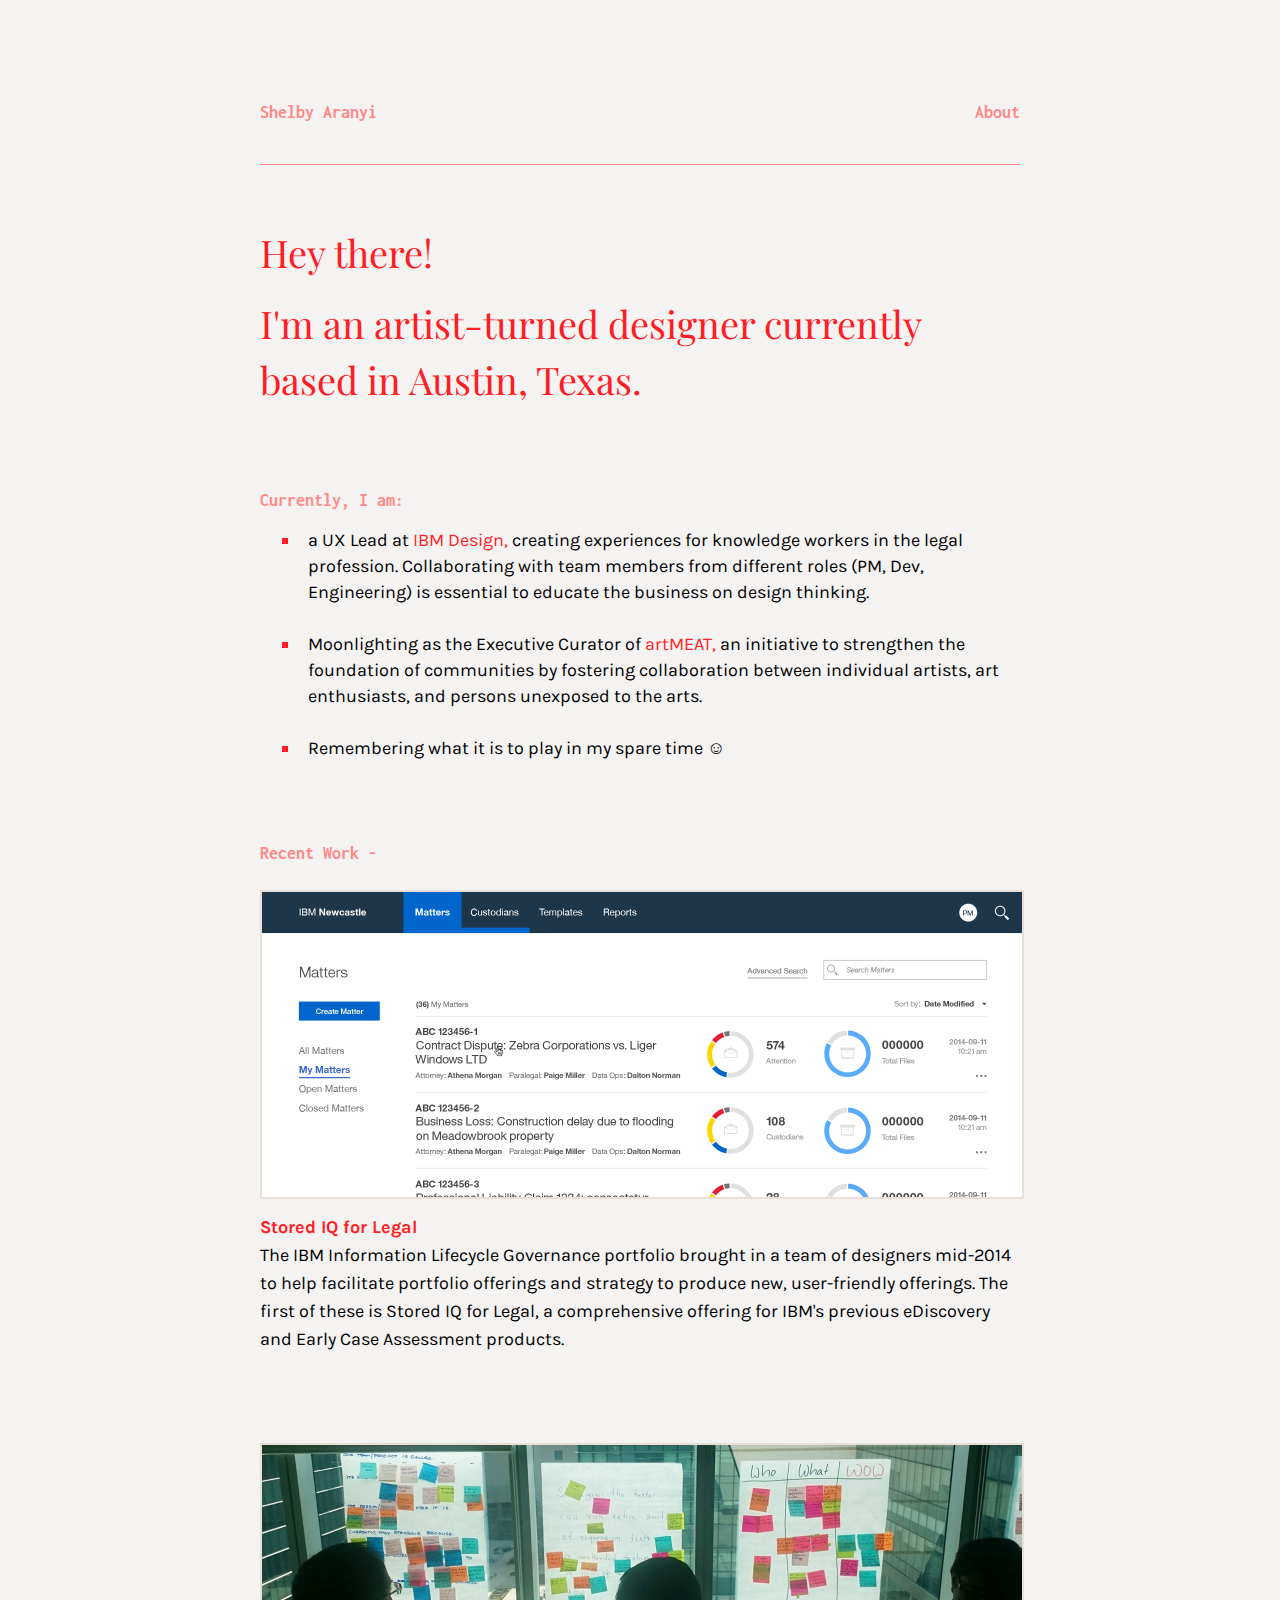
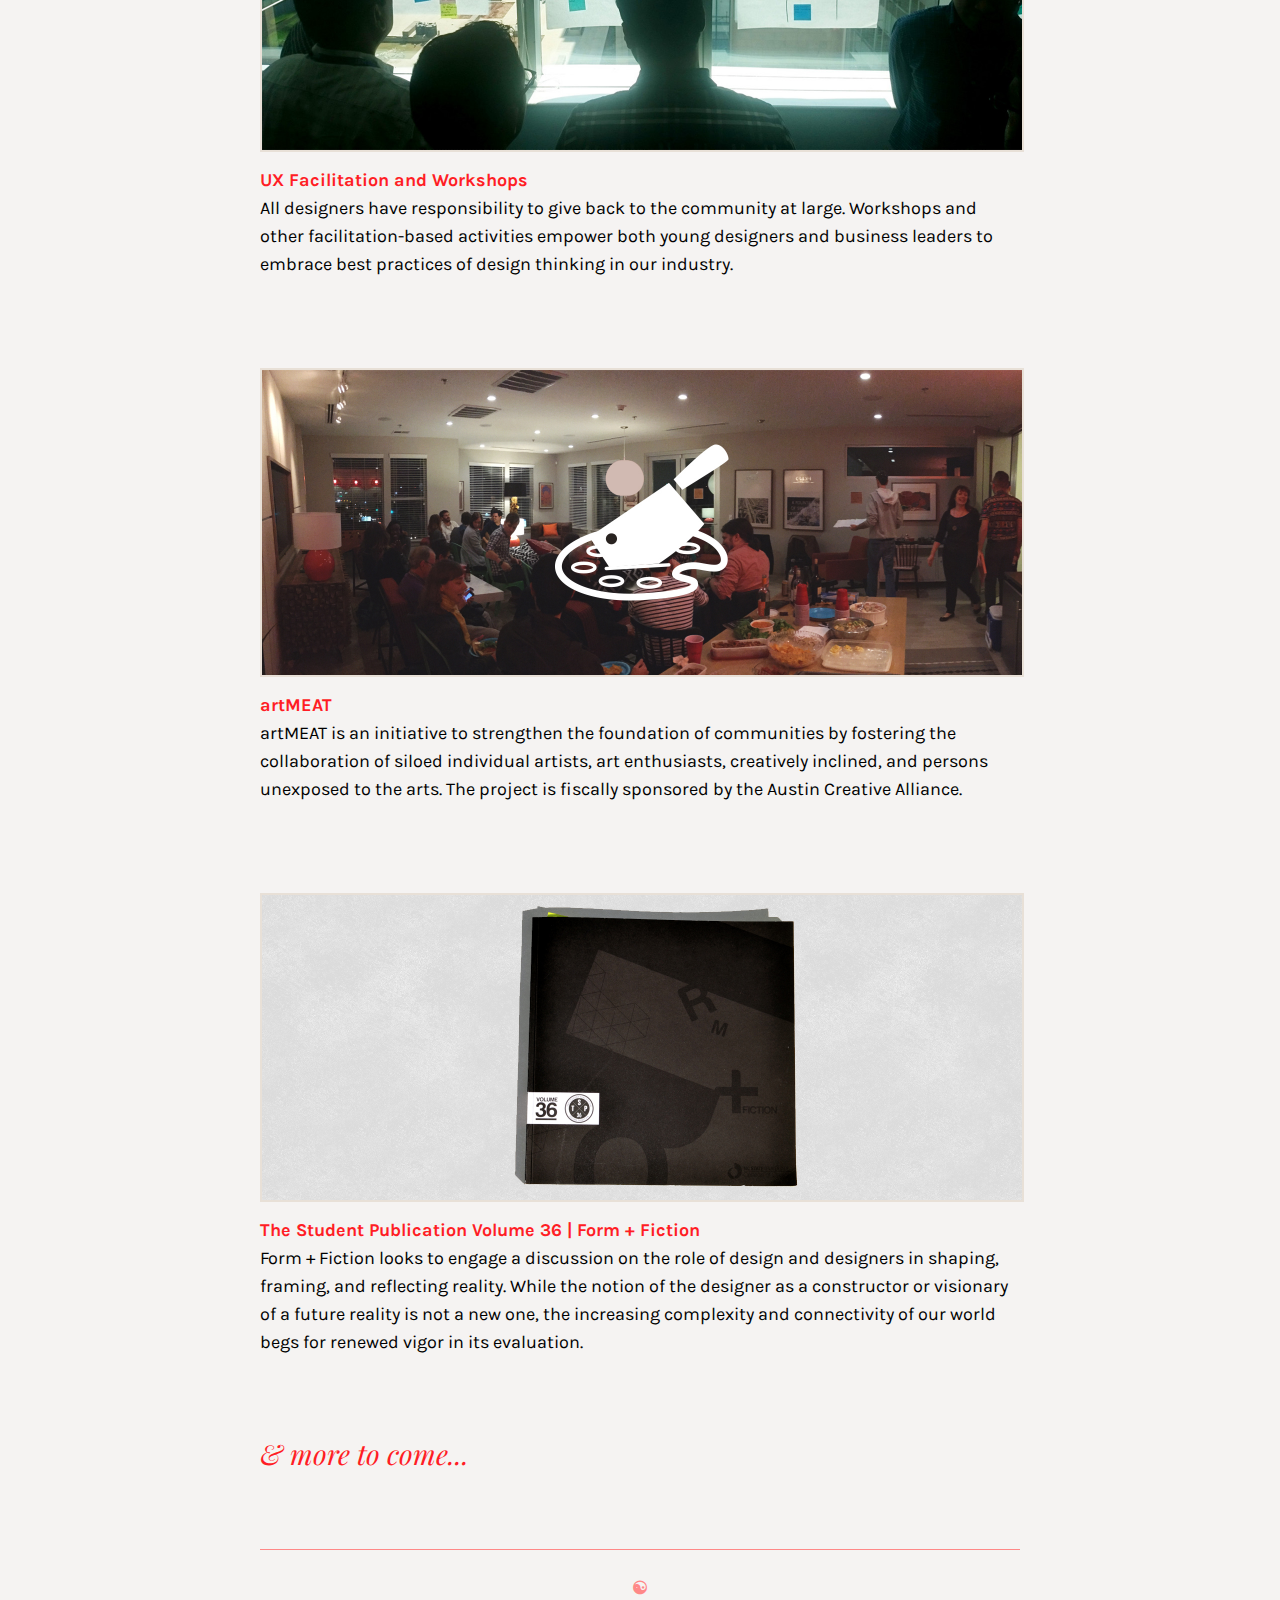
==== index.html @ f9409455 "Edits to index" ====
<!doctype html>

<!--
this website turns into a werewolf on a full moon 	
-->


<html>
 	<head>
    	<title>Portfolio of Shelby Aranyi</title>
    	<!-- Stylesheets -->
    	<link rel="stylesheet" type="text/css" href="https://fonts.googleapis.com/css?family=Playfair+Display:400,700|Karla|Inconsolata">
    	<link href="./css/site.css" rel="stylesheet" type="text/css">

	</head>


<body>
	<main>
		<header> 
<!-- Navigation, y'all -->
			<nav>
				<a id="R" href="./About.html"><h5>About</h5></a>
				<a id="L" href="./index.html"><h5>Shelby Aranyi</h5></a>
			</nav>
			<hr class="style3">
		</header>
<!-- Intro -->
		<section>
			<div class="a">			
				<h1> Hey there! </h1>
				<h1>I'm an artist-turned designer currently based in Austin, Texas.</h1>
			</div>

			<div class="b">
				<h5>Currently, I am:</h5>
					<ul>
						<li><span>a UX Lead at <a href="http://www.ibm.com/design/">IBM Design,</a> creating experiences for knowledge workers in the legal profession. Collaborating with team members from different roles (PM, Dev, Engineering) is essential to educate the business on design thinking.</span></li>
					<br>
						<li><span>Moonlighting as the Executive Curator of <a href="http://www.thisisartmeat.com/">artMEAT,</a> an initiative to strengthen the foundation of communities by fostering collaboration between individual artists, art enthusiasts, and persons unexposed to the arts.</span></li>
					<br>
						<li><span>Remembering what it is to play in my spare time &#9786;</span></li>
					</ul>
			</div>
		</section>

<!-- Project Section -->

		<section>
			<div class="b">
				<h5>Recent Work - </h5>
<!-- SIQ4L -->
					<a href="./SIQ4L.html"><img src="./img/index/siq4l.png"></a>
					<p> 
					<b> <a href="./SIQ4L.html"> Stored IQ for Legal </a></b> 
					<br>
					The IBM Information Lifecycle Governance portfolio brought in a team of designers mid-2014 to help facilitate portfolio offerings and strategy to produce new, user-friendly offerings. The first of these is Stored IQ for Legal, a comprehensive offering for IBM's previous eDiscovery and Early Case Assessment products. 
					</p>

					<div class="b">
					<a href="./UXfacilitation.html"><img src="./img/index/uxfacilitation.jpg"></a>
					<p> 
					<b> <a href="./UXfacilitation.html">  UX Facilitation and Workshops</a></b>
					<br>
					All designers have responsibility to give back to the community at large. Workshops and other facilitation-based activities empower both young designers and business leaders to embrace best practices of design thinking in our industry.
					</p>
				</div>
<!-- artMEAT -->
				<div class="b">
					<a href="./artMEAT.html"><img src="./img/index/artmeat.jpg"></a>
					<p> 
					<b> <a href="./artMEAT.html"> artMEAT </a></b>
					<br>
					artMEAT is an initiative to strengthen the foundation of communities by fostering the collaboration of siloed individual artists, art enthusiasts, creatively inclined, and persons unexposed to the arts. The project is fiscally sponsored by the Austin Creative Alliance.
					</p>
				</div>
<!-- TSP -->
				<div class="b">
					<a href="./TSP.html"><img src="./img/index/tsp.jpg"></a>
					<p> 
					<b> <a href="./TSP.html"> The Student Publication Volume 36 | Form + Fiction</a></b>
					<br>
					Form + Fiction looks to engage a discussion on the role of design and designers in shaping, framing, and reflecting reality. While the notion of the designer as a constructor or visionary of a future reality is not a new one, the increasing complexity and connectivity of our world begs for renewed vigor in its evaluation. 
					</p>
				</div>
<!-- Project Name 
				<div class="b">
					<img src="./img/placeholder.png">
					<p> Hi </p>
				</div>
				-->
				<div class="b">
					<h3> &#38; more to come... </h3>
				</div>	
			</div>
		</section>
	</main>
</body>

<!-- Footer -->
	<footer>
		<hr class="style3">
		<br>
		<h5> &#9775; </h5>
	</footer>

</html>
---- css/site.css ----
main {
   max-width: 760px;
   margin: auto;
   height: 100%;
}

header {
}

nav {
   margin: 100px 0px 40px 0px;
}


body {
   padding: 0px 0 50px 0;
   font-size: 16px;
   min-height: 100%;
   background-color: #F5F3F2;
}

footer {
   padding: 50px 0 20px 0;
   max-width: 760px;
   margin: auto;
   height: 100%;
   text-align: center; 
}

h1 {
   font-size: 38px;
   line-height: 56px;
   margin: 0px 0px 15px 0px;
   font-weight: 300;
   font-style: normal;
   font-family: "Playfair Display";
   color: #FF1D25;
}

h2 {
   font-size: 36px;
   line-height: 46px;
   margin: 0px 0px 25px 0px;
   font-family: "Playfair Display";
   font-weight: 400;
   font-style: normal;
}

h3 {
   font-size: 28px;
   line-height: 36px;
   margin: 0px 0px 19px 0px;
   font-weight: 300;
   font-family: "Playfair Display";
   font-style: italic;
   color: #FF1D25;
}

h4 {
   margin-bottom: 25px;
   font-weight: 400;
   font-style: normal;
   font-family: "Inconsolata";
}

h5 {
   font-size: 18px;
   line-height: 24px;
   margin: 0px 0px 15px 0px;
   font-style: normal;
   font-family: "Inconsolata";
   color: #FF8888;
}

ul {
   margin: 0px 0px 25px 0px;
   text-transform: inherit;
   font-size: 18px;
   line-height: 26px;
   font-family: "Karla";
   font-weight: 400;
   font-style: normal;
   list-style:square;
   color: #FF1D25;
}

li span {
   display:block;
   color: #000000;
   margin-left: 8px;
}

p {
   margin: 0px 0px 25px 0px;
   text-transform: inherit;
   font-size: 18px;
   font-family: "Karla";
   font-weight: 400;
   font-style: normal;
   line-height: 28px;
}

p.intro {
   font-size: 22px;
   line-height: 32px;
   margin: 0px 0px 13px 0px;
   font-family: Karla;
   font-weight: 400;
   font-style: normal;
   width: 722.703125px;
}

blockquote.pull-quote {
   margin: 0em 1em 1em 0em;
   border-left: 3px solid #ccc;
   padding: 0em 0em 0em 0.7em;
}

div.content {
   margin: 0 auto;
   text-align: left;
   width: 60%;
   padding: 50px 0px 0px 0px;
}

p.quote {
   font-size: 26px;
   line-height: 32px;
   font-style: normal;
   color: #666666;
   margin: 0px;
   font-family: Inconsolata;
   font-weight: 400;
}

blockquote {
   font-size: 26px;
   line-height: 37px;
   margin-bottom: 25px;
}

img {
   margin: 10px 0px 10px 0px;
   max-width: 760px;
      border:2px solid #e8e0d7;
}

.a {
   margin-top: 60px;
}

.b {
   margin-top: 80px;
}

.c {
   margin-top: 40px;
}

#R {
    float: left;
 }

#R {
    float: right;
}

a {
text-decoration: none;
color:#FF1D25;
}

a:link {
    text-decoration: none;
}

a:visited {
    text-decoration: none;
}


hr.style3 {
    border: none;
    background-color: #FF8888;
    color: #FF8888;
    height: 1px;
}

  .footer {
   padding: 50px 0 20px 0;
   max-width: 760px;
   max-width: 760px;
   text-align: center; 
  }


/* mobile ----------- */
@media only screen and (max-width: 480px){

h1 {
   font-size: 36px;
   line-height: 48px;
}

h2 {
   font-size: 30px;
   line-height: 40px;
}

h3 {
   font-size: 24px;
   line-height: 30px;
}

h4 {
   font-size: 15px;
}

p {
   font-size: 14px;
   line-height: 25.89px;
}

p.intro {
   font-size: 15px;
   width: 252.40625px;
}

h5 {
   font-size: 15px;
}

p.quote {
   font-size: 18px;
   line-height: 28px;
}
div.content {
   width: 251.125px;
}
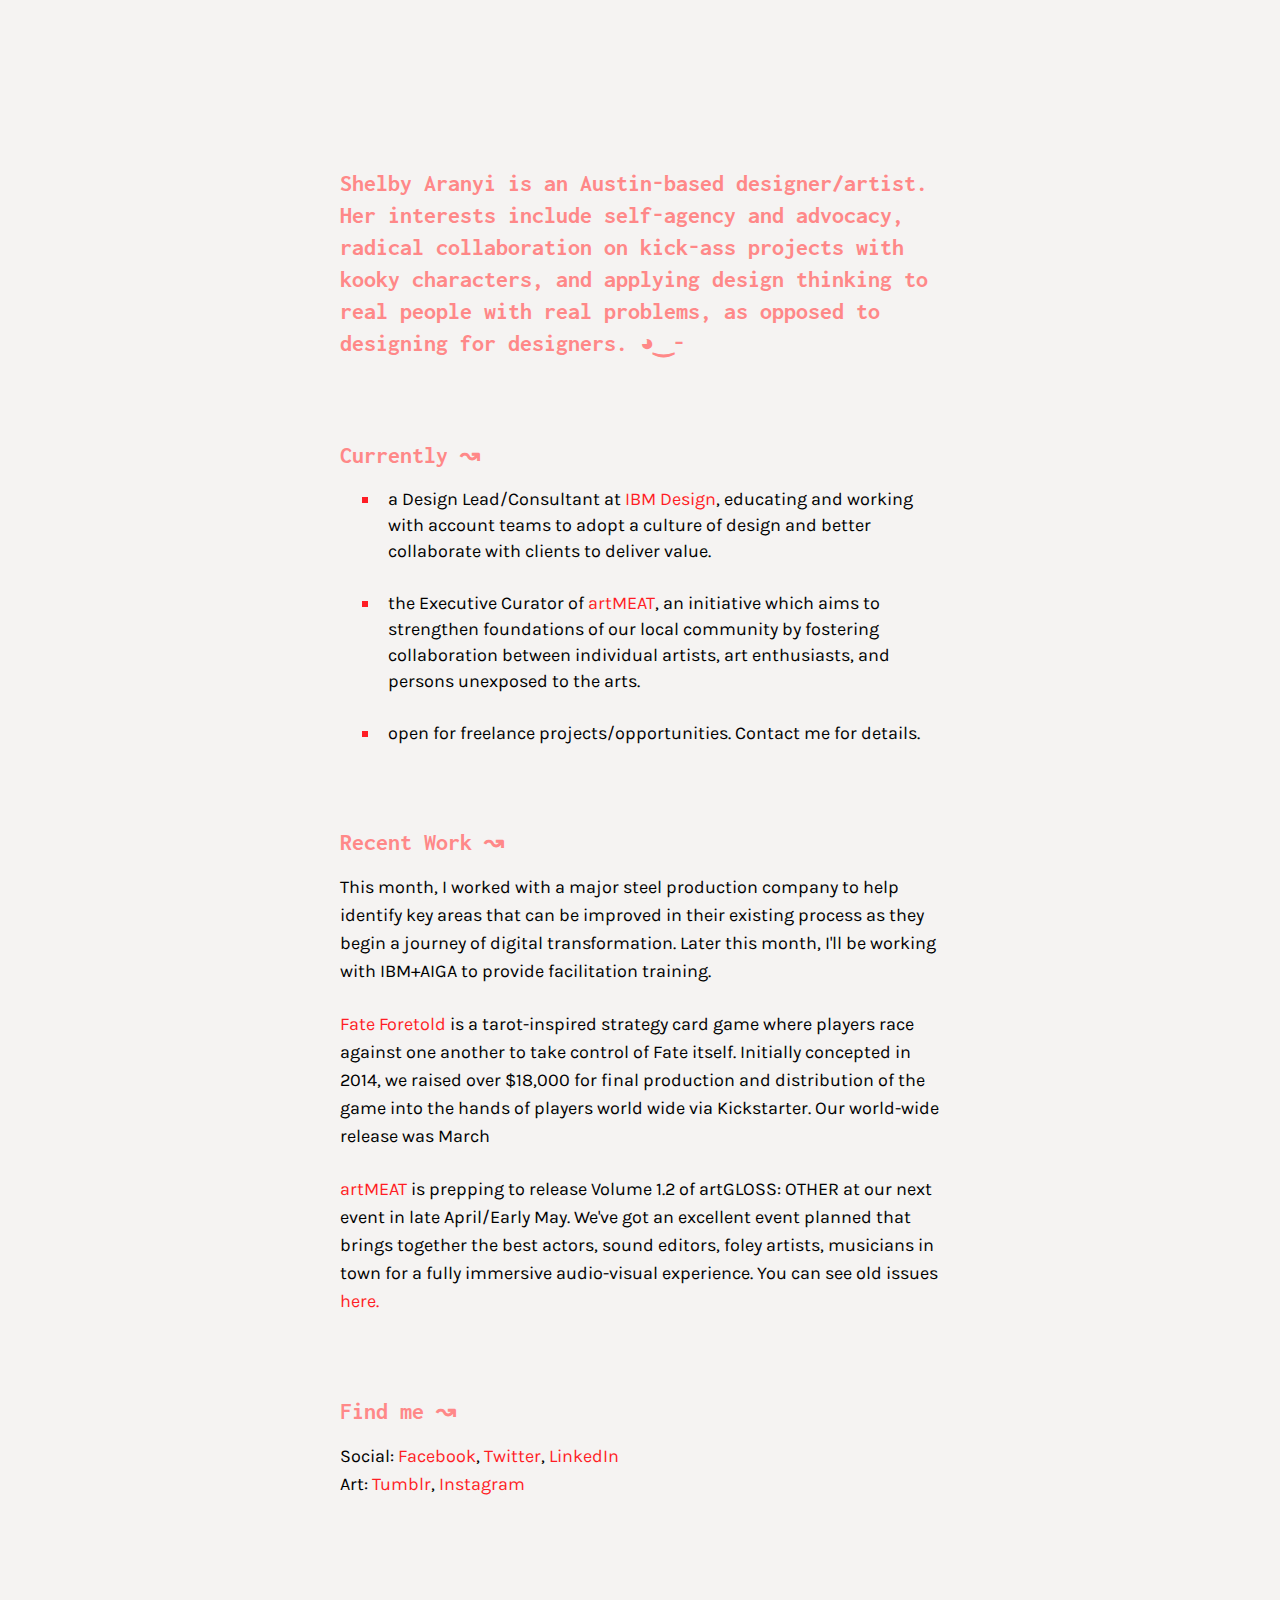
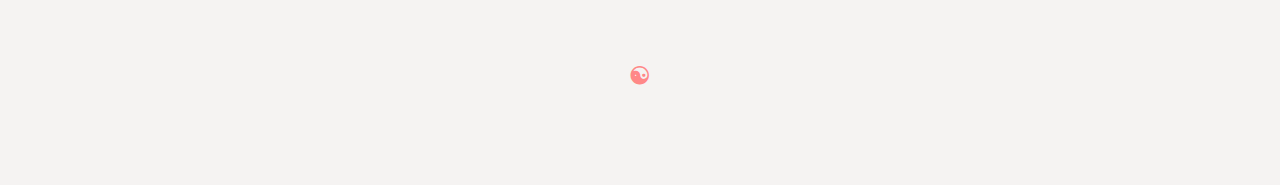
==== commit bb062bca: "Edits to index pg" ====
--- a/index.html
+++ b/index.html
@@ -19,27 +19,22 @@
 	<main>
 		<header> 
 <!-- Navigation, y'all -->
-			<nav>
-				<a id="R" href="./About.html"><h5>About</h5></a>
-				<a id="L" href="./index.html"><h5>Shelby Aranyi</h5></a>
-			</nav>
+			<br>
 			<hr class="style3">
+			<br><br><br>
+				<h5> Shelby Aranyi is an Austin-based designer/artist. Her interests include self-agency and advocacy, radical collaboration on kick-ass projects with kooky characters, and applying design thinking to real people with real problems, as opposed to designing for designers. ◕‿-
+				</h5>
 		</header>
 <!-- Intro -->
 		<section>
-			<div class="a">			
-				<h1> Hey there! </h1>
-				<h1>I'm an artist-turned designer currently based in Austin, Texas.</h1>
-			</div>
-
 			<div class="b">
-				<h5>Currently, I am:</h5>
+				<h5>Currently &#8605;</h5>
 					<ul>
-						<li><span>a UX Lead at <a href="http://www.ibm.com/design/">IBM Design,</a> creating experiences for knowledge workers in the legal profession. Collaborating with team members from different roles (PM, Dev, Engineering) is essential to educate the business on design thinking.</span></li>
+						<li><span>a Design Lead/Consultant at <a href="http://www.ibm.com/design/">IBM Design</a>, educating and working with account teams to adopt a culture of design and better collaborate with clients to deliver value. </span></li>
 					<br>
-						<li><span>Moonlighting as the Executive Curator of <a href="http://www.thisisartmeat.com/">artMEAT,</a> an initiative to strengthen the foundation of communities by fostering collaboration between individual artists, art enthusiasts, and persons unexposed to the arts.</span></li>
+						<li><span> the Executive Curator of <a href="http://www.thisisartmeat.com/">artMEAT</a>, an initiative which aims to strengthen foundations of our local community by fostering collaboration between individual artists, art enthusiasts, and persons unexposed to the arts.</span></li>
 					<br>
-						<li><span>Remembering what it is to play in my spare time &#9786;</span></li>
+						<li><span>open for freelance projects/opportunities. Contact me for details.</span></li>
 					</ul>
 			</div>
 		</section>
@@ -48,50 +43,25 @@
 
 		<section>
 			<div class="b">
-				<h5>Recent Work - </h5>
-<!-- SIQ4L -->
-					<a href="./SIQ4L.html"><img src="./img/index/siq4l.png"></a>
-					<p> 
-					<b> <a href="./SIQ4L.html"> Stored IQ for Legal </a></b> 
-					<br>
-					The IBM Information Lifecycle Governance portfolio brought in a team of designers mid-2014 to help facilitate portfolio offerings and strategy to produce new, user-friendly offerings. The first of these is Stored IQ for Legal, a comprehensive offering for IBM's previous eDiscovery and Early Case Assessment products. 
-					</p>
+				<h5>Recent Work &#8605;</h5>
 
-					<div class="b">
-					<a href="./UXfacilitation.html"><img src="./img/index/uxfacilitation.jpg"></a>
-					<p> 
-					<b> <a href="./UXfacilitation.html">  UX Facilitation and Workshops</a></b>
-					<br>
-					All designers have responsibility to give back to the community at large. Workshops and other facilitation-based activities empower both young designers and business leaders to embrace best practices of design thinking in our industry.
-					</p>
-				</div>
-<!-- artMEAT -->
-				<div class="b">
-					<a href="./artMEAT.html"><img src="./img/index/artmeat.jpg"></a>
-					<p> 
-					<b> <a href="./artMEAT.html"> artMEAT </a></b>
-					<br>
-					artMEAT is an initiative to strengthen the foundation of communities by fostering the collaboration of siloed individual artists, art enthusiasts, creatively inclined, and persons unexposed to the arts. The project is fiscally sponsored by the Austin Creative Alliance.
-					</p>
-				</div>
-<!-- TSP -->
-				<div class="b">
-					<a href="./TSP.html"><img src="./img/index/tsp.jpg"></a>
-					<p> 
-					<b> <a href="./TSP.html"> The Student Publication Volume 36 | Form + Fiction</a></b>
-					<br>
-					Form + Fiction looks to engage a discussion on the role of design and designers in shaping, framing, and reflecting reality. While the notion of the designer as a constructor or visionary of a future reality is not a new one, the increasing complexity and connectivity of our world begs for renewed vigor in its evaluation. 
-					</p>
-				</div>
-<!-- Project Name 
-				<div class="b">
-					<img src="./img/placeholder.png">
-					<p> Hi </p>
-				</div>
-				-->
-				<div class="b">
-					<h3> &#38; more to come... </h3>
-				</div>	
+					<p> This month, I worked with a major steel production company to help identify key areas that can be improved in their existing process as they begin a journey of digital transformation. Later this month, I'll be working with IBM+AIGA to provide facilitation training.</p>
+
+					<p> <a href="https://www.kickstarter.com/projects/73252002/fate-foretold-the-tarot-card-game">Fate Foretold</a> is a tarot-inspired strategy card game where players race against one another to take control of Fate itself.  Initially concepted in 2014, we raised over $18,000 for final production and distribution of the game into the hands of players world wide via Kickstarter. Our world-wide release was March  </p>
+
+					<p> <a href="http://www.thisisartmeat.com/">artMEAT</a> is prepping to release Volume 1.2 of artGLOSS: OTHER at our next event in late April/Early May. We've got an excellent event planned that brings together the best actors, sound editors, foley artists, musicians in town for a fully immersive audio-visual experience. 
+					You can see old issues  <a href="http://www.thisisartmeat.com/zine/">here.</a></p>
+
+
+<!-- Project Name 	-->
+
+		<section>
+			<div class="b">
+				<h5>Find me &#8605;</h5>
+
+					<p> Social: <a href="https://www.facebook.com/shelby.aranyi"> Facebook</a>, <a href="https://twitter.com/queensheibfa">Twitter</a>, <a href="https://www.linkedin.com/in/shelbyaranyi/">LinkedIn</a> <br> 
+					Art: <a href="ruzok.tumblr.com">Tumblr</a>, <a href="https://www.instagram.com/searanyi/">Instagram</a></p>
+					</ul>
 			</div>
 		</section>
 	</main>
@@ -100,8 +70,19 @@
 <!-- Footer -->
 	<footer>
 		<hr class="style3">
-		<br>
 		<h5> &#9775; </h5>
 	</footer>
 
+<!-- Google Analytics -->
+	<script>
+  (function(i,s,o,g,r,a,m){i['GoogleAnalyticsObject']=r;i[r]=i[r]||function(){
+  (i[r].q=i[r].q||[]).push(arguments)},i[r].l=1*new Date();a=s.createElement(o),
+  m=s.getElementsByTagName(o)[0];a.async=1;a.src=g;m.parentNode.insertBefore(a,m)
+  })(window,document,'script','//www.google-analytics.com/analytics.js','ga');
+
+  ga('create', 'UA-75873507-1', 'auto');
+  ga('send', 'pageview');
+
+</script>
+
 </html>
--- a/css/site.css
+++ b/css/site.css
@@ -1,5 +1,5 @@
 main {
-   max-width: 760px;
+   max-width: 600px;
    margin: auto;
    height: 100%;
 }
@@ -64,8 +64,8 @@
 }
 
 h5 {
-   font-size: 18px;
-   line-height: 24px;
+   font-size: 24px;
+   line-height: 32px;
    margin: 0px 0px 15px 0px;
    font-style: normal;
    font-family: "Inconsolata";
@@ -181,15 +181,17 @@
 
 hr.style3 {
     border: none;
-    background-color: #FF8888;
     color: #FF8888;
     height: 1px;
+    padding: 50px 0 20px 0;
+  max-width: 600px;
+
 }
 
   .footer {
    padding: 50px 0 20px 0;
-   max-width: 760px;
-   max-width: 760px;
+   max-width: 600px;
+   max-width: 600px;
    text-align: center; 
   }
 
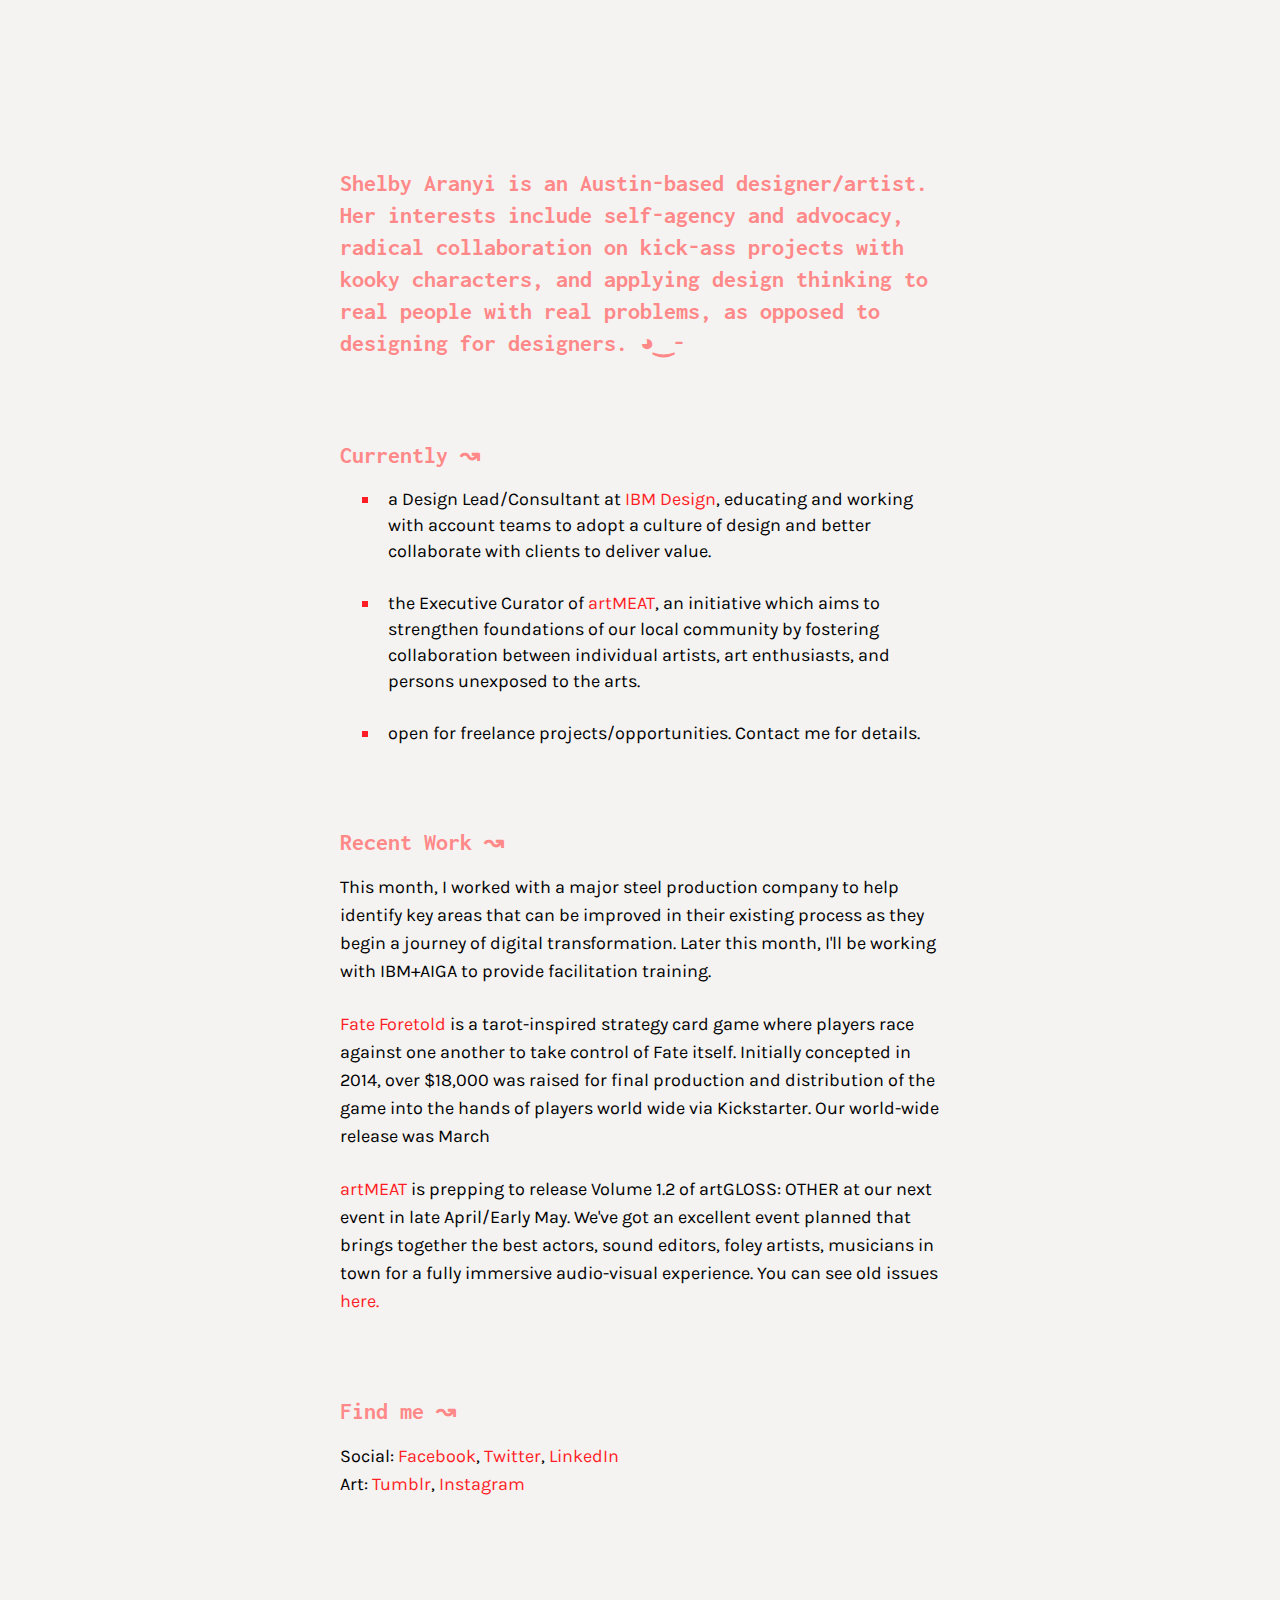
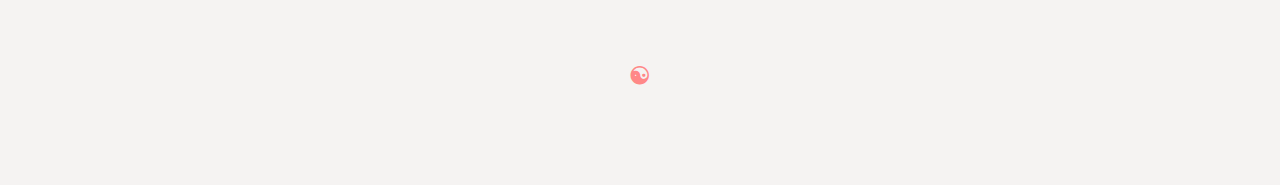
==== commit b0d07171: "edits" ====
--- a/index.html
+++ b/index.html
@@ -47,7 +47,7 @@
 
 					<p> This month, I worked with a major steel production company to help identify key areas that can be improved in their existing process as they begin a journey of digital transformation. Later this month, I'll be working with IBM+AIGA to provide facilitation training.</p>
 
-					<p> <a href="https://www.kickstarter.com/projects/73252002/fate-foretold-the-tarot-card-game">Fate Foretold</a> is a tarot-inspired strategy card game where players race against one another to take control of Fate itself.  Initially concepted in 2014, we raised over $18,000 for final production and distribution of the game into the hands of players world wide via Kickstarter. Our world-wide release was March  </p>
+					<p> <a href="https://www.kickstarter.com/projects/73252002/fate-foretold-the-tarot-card-game">Fate Foretold</a> is a tarot-inspired strategy card game where players race against one another to take control of Fate itself.  Initially concepted in 2014, over $18,000 was raised for final production and distribution of the game into the hands of players world wide via Kickstarter. Our world-wide release was March  </p>
 
 					<p> <a href="http://www.thisisartmeat.com/">artMEAT</a> is prepping to release Volume 1.2 of artGLOSS: OTHER at our next event in late April/Early May. We've got an excellent event planned that brings together the best actors, sound editors, foley artists, musicians in town for a fully immersive audio-visual experience. 
 					You can see old issues  <a href="http://www.thisisartmeat.com/zine/">here.</a></p>
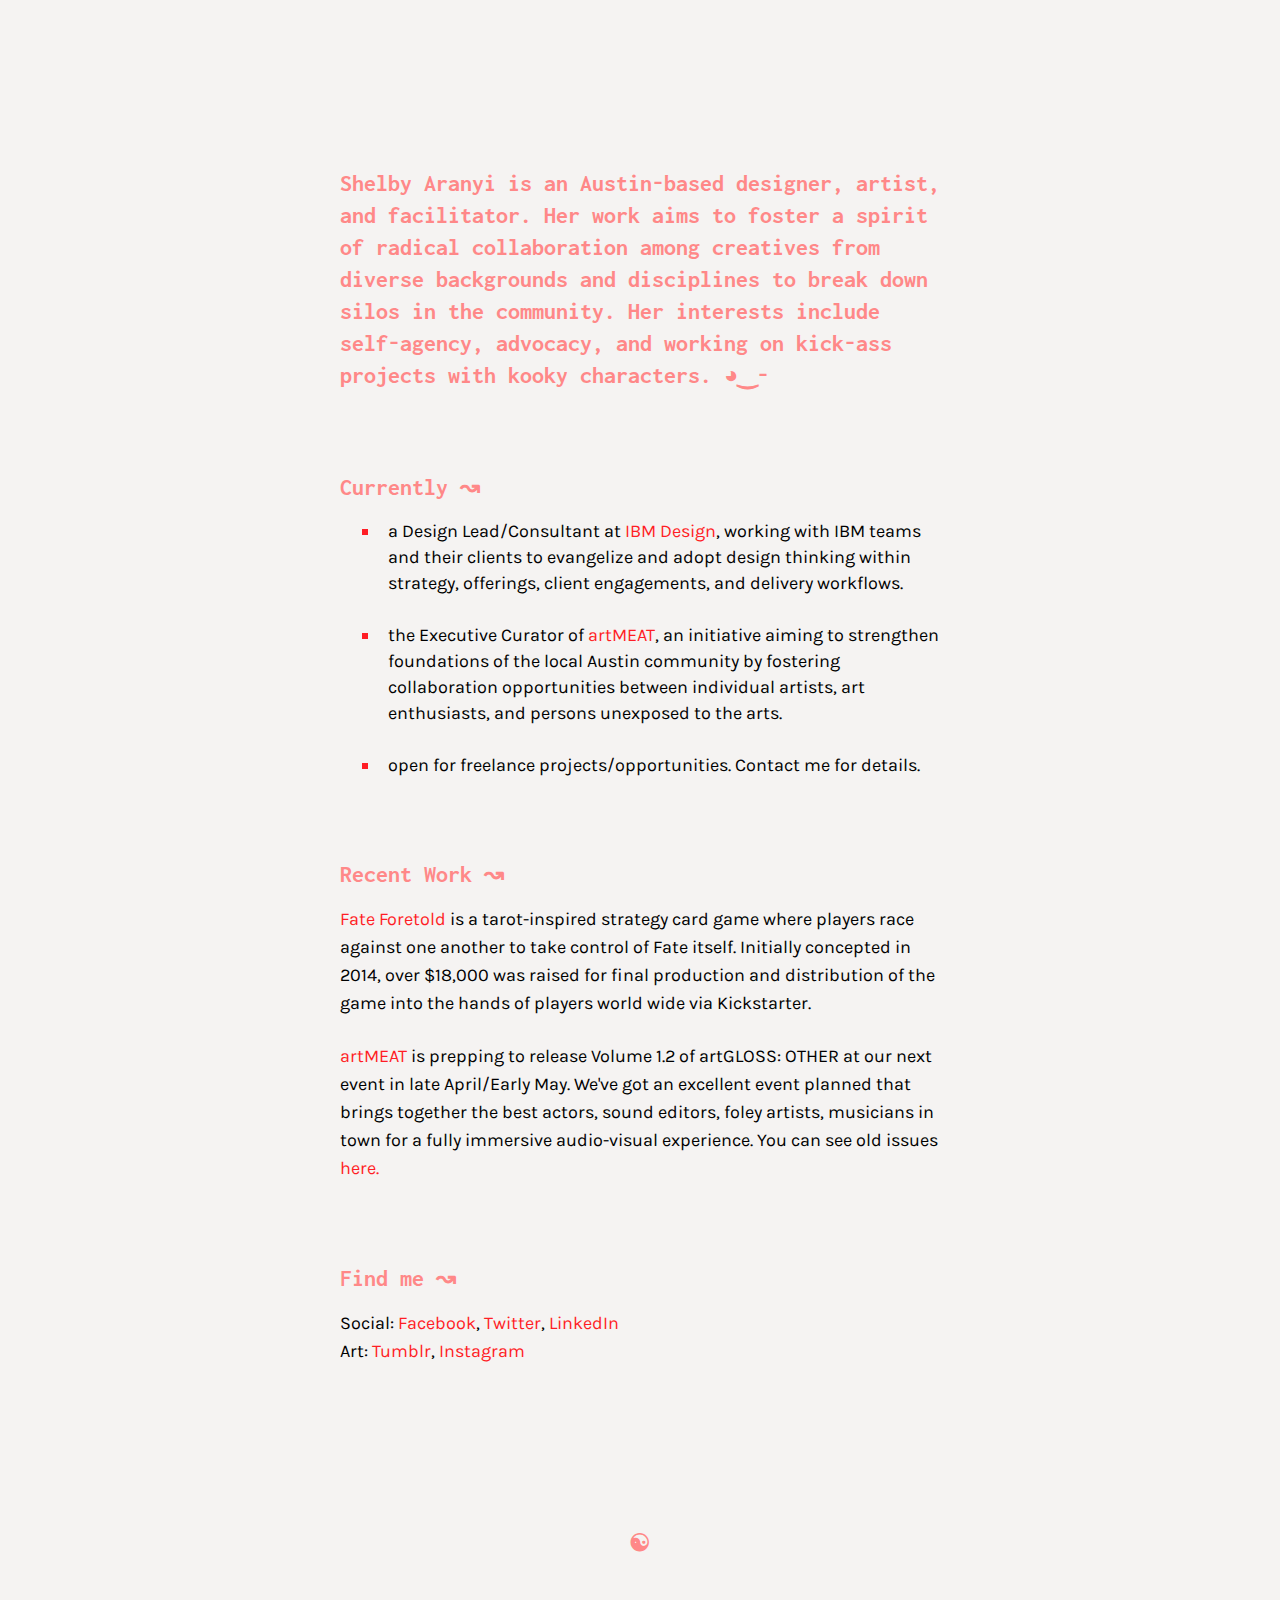
==== commit e57861ed: "🍂 updated index w/ new words" ====
--- a/index.html
+++ b/index.html
@@ -22,7 +22,7 @@
 			<br>
 			<hr class="style3">
 			<br><br><br>
-				<h5> Shelby Aranyi is an Austin-based designer/artist. Her interests include self-agency and advocacy, radical collaboration on kick-ass projects with kooky characters, and applying design thinking to real people with real problems, as opposed to designing for designers. ◕‿-
+				<h5> Shelby Aranyi is an Austin-based designer, artist, and facilitator. Her work aims to foster a spirit of radical collaboration among creatives from diverse backgrounds and disciplines to break down silos in the community. Her interests include self-agency, advocacy, and working on kick-ass projects with kooky characters. &#9685;&#8255;&#45;
 				</h5>
 		</header>
 <!-- Intro -->
@@ -30,9 +30,9 @@
 			<div class="b">
 				<h5>Currently &#8605;</h5>
 					<ul>
-						<li><span>a Design Lead/Consultant at <a href="http://www.ibm.com/design/">IBM Design</a>, educating and working with account teams to adopt a culture of design and better collaborate with clients to deliver value. </span></li>
+						<li><span>a Design Lead/Consultant at <a href="http://www.ibm.com/design/">IBM Design</a>, working with IBM teams and their clients to evangelize and adopt design thinking within strategy, offerings, client engagements, and delivery workflows.  </span></li>
 					<br>
-						<li><span> the Executive Curator of <a href="http://www.thisisartmeat.com/">artMEAT</a>, an initiative which aims to strengthen foundations of our local community by fostering collaboration between individual artists, art enthusiasts, and persons unexposed to the arts.</span></li>
+						<li><span> the Executive Curator of <a href="http://www.thisisartmeat.com/">artMEAT</a>, an initiative aiming to strengthen foundations of the local Austin community by fostering collaboration opportunities between individual artists, art enthusiasts, and persons unexposed to the arts.</span></li>
 					<br>
 						<li><span>open for freelance projects/opportunities. Contact me for details.</span></li>
 					</ul>
@@ -45,9 +45,7 @@
 			<div class="b">
 				<h5>Recent Work &#8605;</h5>
 
-					<p> This month, I worked with a major steel production company to help identify key areas that can be improved in their existing process as they begin a journey of digital transformation. Later this month, I'll be working with IBM+AIGA to provide facilitation training.</p>
-
-					<p> <a href="https://www.kickstarter.com/projects/73252002/fate-foretold-the-tarot-card-game">Fate Foretold</a> is a tarot-inspired strategy card game where players race against one another to take control of Fate itself.  Initially concepted in 2014, over $18,000 was raised for final production and distribution of the game into the hands of players world wide via Kickstarter. Our world-wide release was March  </p>
+					<p> <a href="https://www.kickstarter.com/projects/73252002/fate-foretold-the-tarot-card-game">Fate Foretold</a> is a tarot-inspired strategy card game where players race against one another to take control of Fate itself.  Initially concepted in 2014, over $18,000 was raised for final production and distribution of the game into the hands of players world wide via Kickstarter. </p>
 
 					<p> <a href="http://www.thisisartmeat.com/">artMEAT</a> is prepping to release Volume 1.2 of artGLOSS: OTHER at our next event in late April/Early May. We've got an excellent event planned that brings together the best actors, sound editors, foley artists, musicians in town for a fully immersive audio-visual experience. 
 					You can see old issues  <a href="http://www.thisisartmeat.com/zine/">here.</a></p>
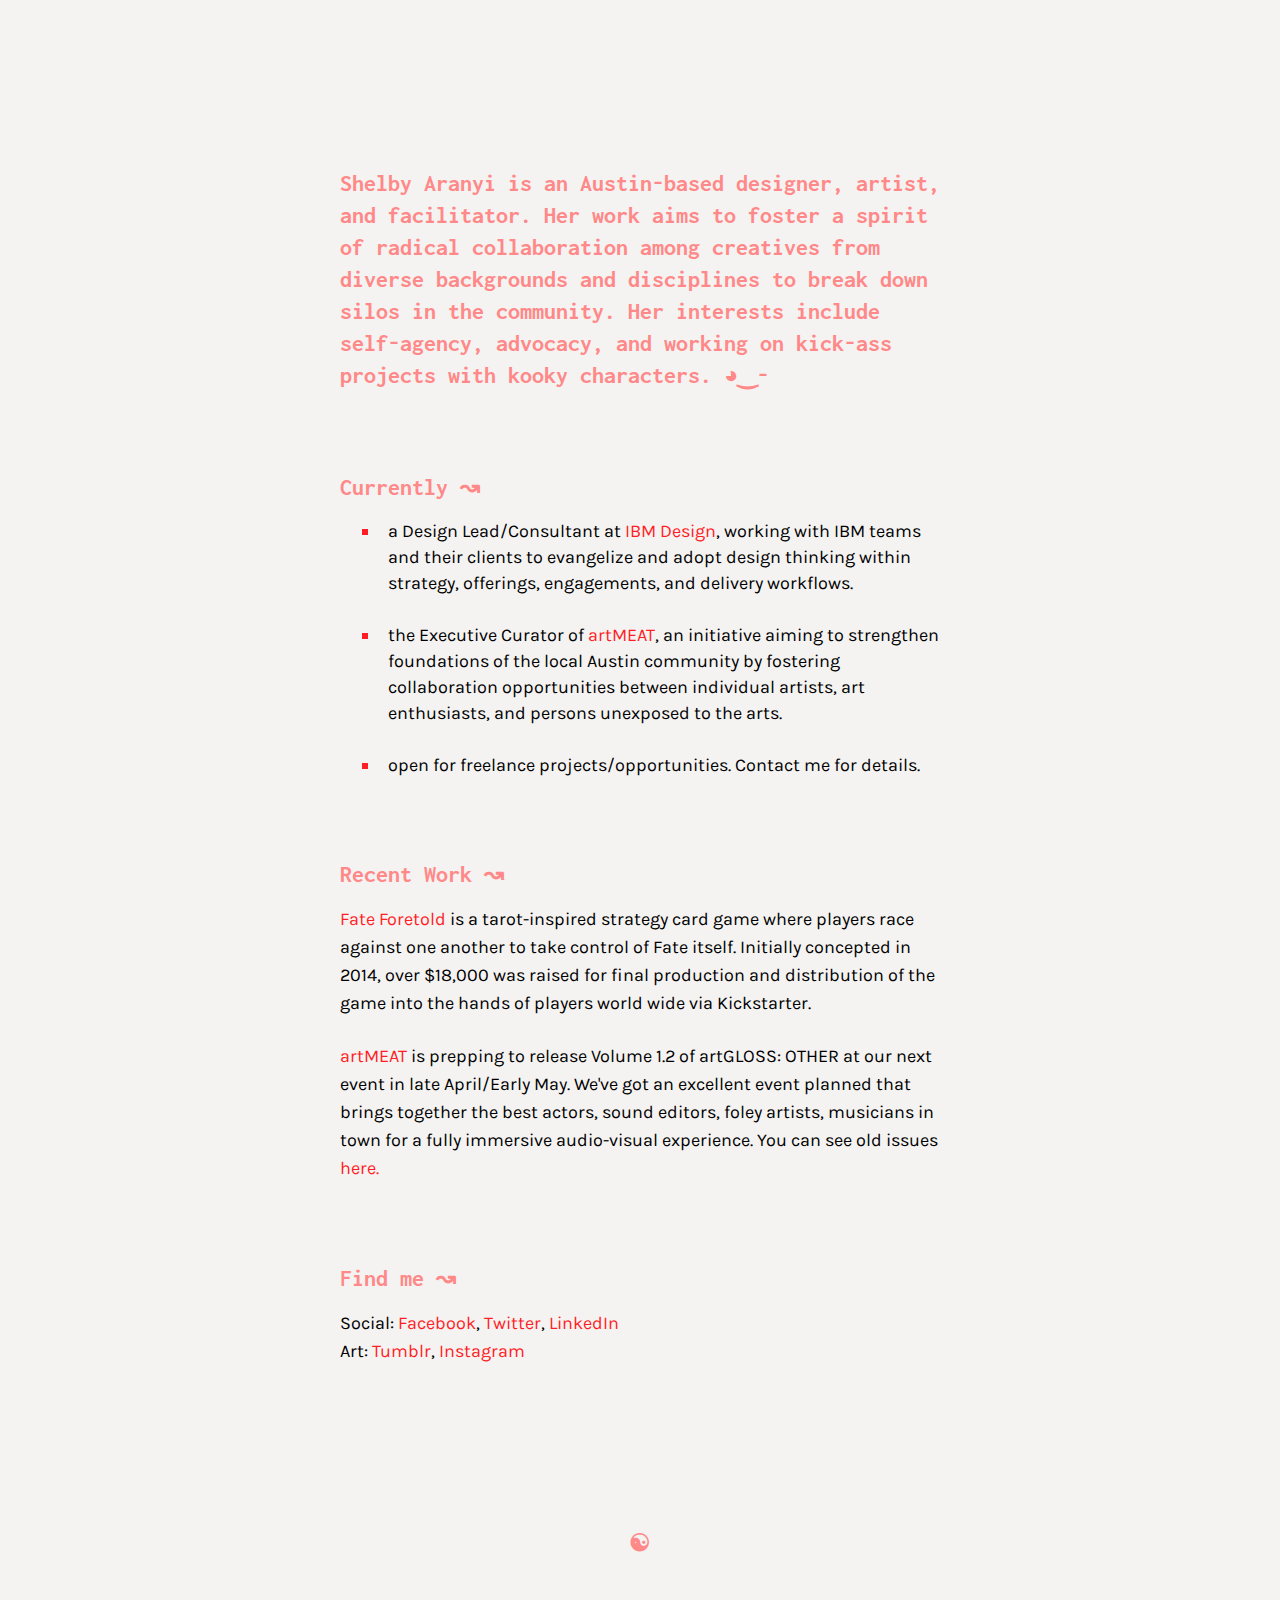
==== commit aa09e077: "fix typo" ====
--- a/index.html
+++ b/index.html
@@ -30,7 +30,7 @@
 			<div class="b">
 				<h5>Currently &#8605;</h5>
 					<ul>
-						<li><span>a Design Lead/Consultant at <a href="http://www.ibm.com/design/">IBM Design</a>, working with IBM teams and their clients to evangelize and adopt design thinking within strategy, offerings, client engagements, and delivery workflows.  </span></li>
+						<li><span>a Design Lead/Consultant at <a href="http://www.ibm.com/design/">IBM Design</a>, working with IBM teams and their clients to evangelize and adopt design thinking within strategy, offerings, engagements, and delivery workflows.  </span></li>
 					<br>
 						<li><span> the Executive Curator of <a href="http://www.thisisartmeat.com/">artMEAT</a>, an initiative aiming to strengthen foundations of the local Austin community by fostering collaboration opportunities between individual artists, art enthusiasts, and persons unexposed to the arts.</span></li>
 					<br>
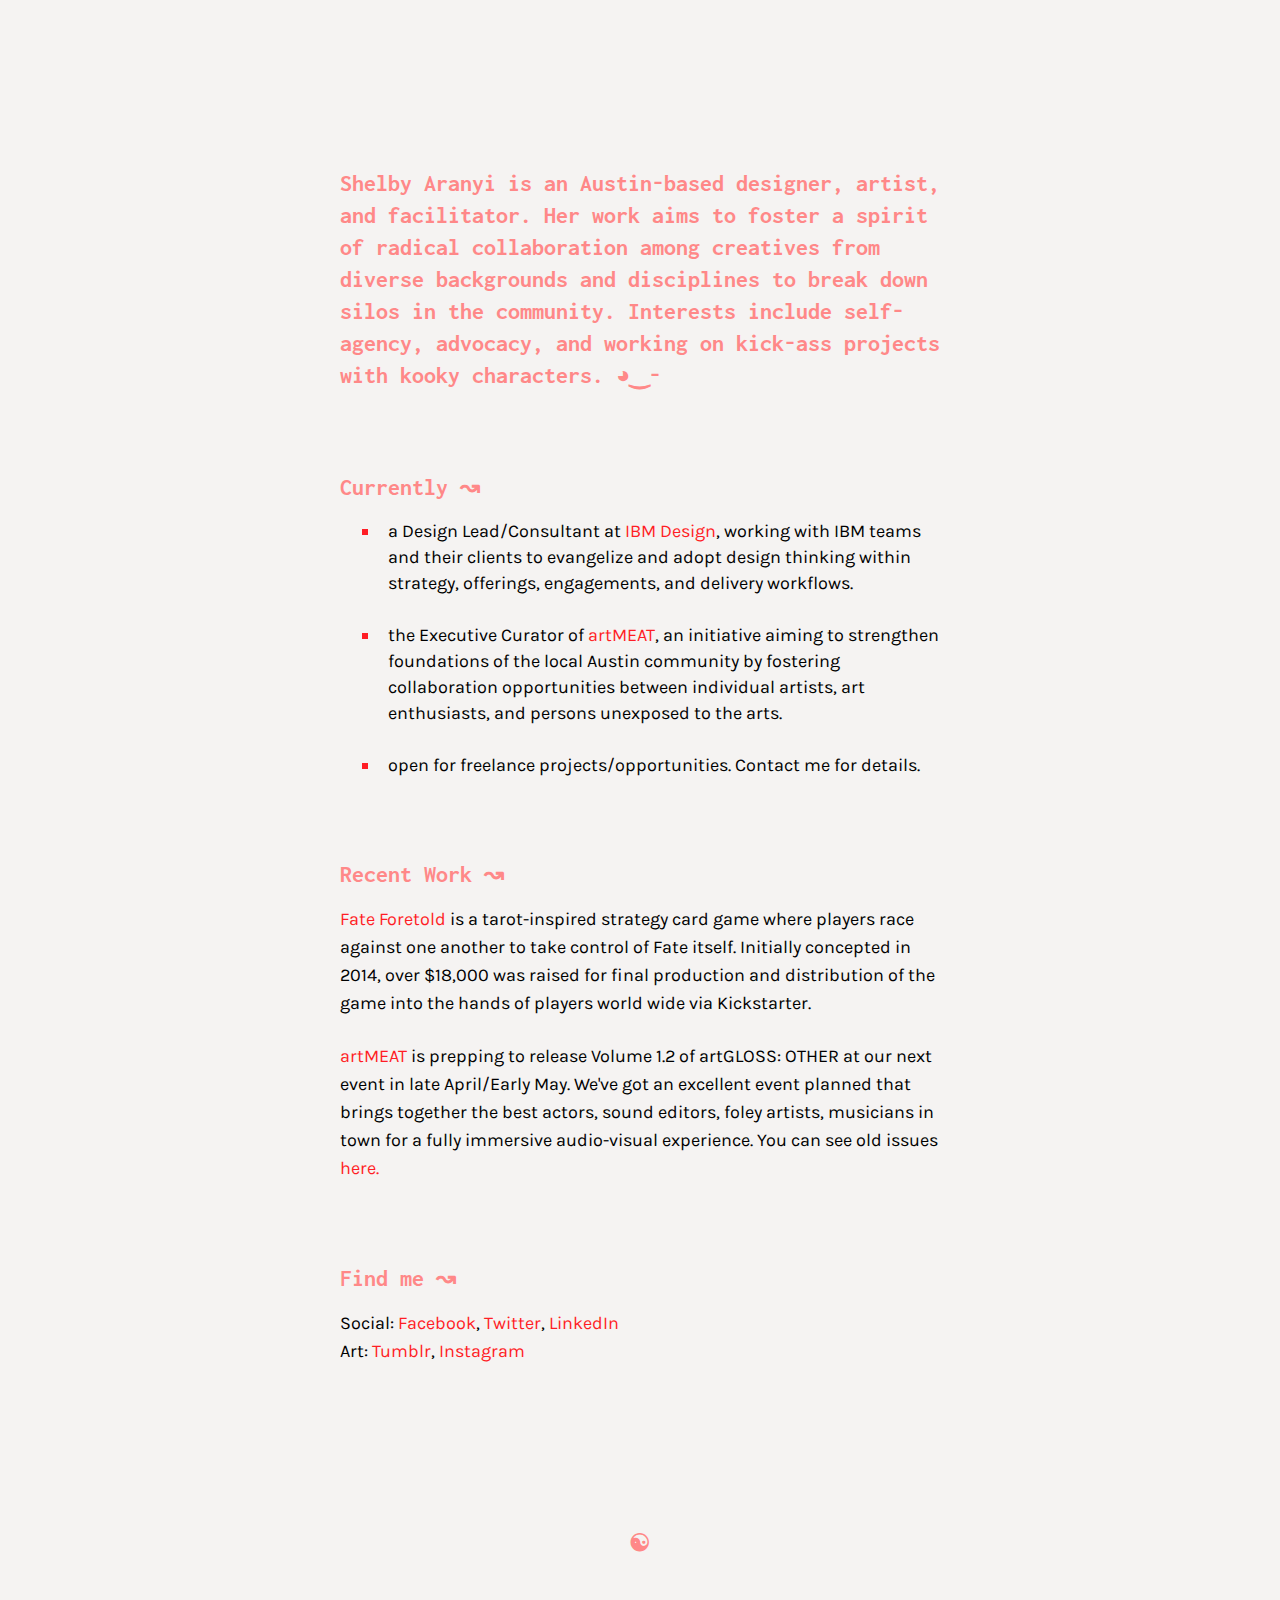
==== commit 94074901: "typo" ====
--- a/index.html
+++ b/index.html
@@ -22,7 +22,7 @@
 			<br>
 			<hr class="style3">
 			<br><br><br>
-				<h5> Shelby Aranyi is an Austin-based designer, artist, and facilitator. Her work aims to foster a spirit of radical collaboration among creatives from diverse backgrounds and disciplines to break down silos in the community. Her interests include self-agency, advocacy, and working on kick-ass projects with kooky characters. &#9685;&#8255;&#45;
+				<h5> Shelby Aranyi is an Austin-based designer, artist, and facilitator. Her work aims to foster a spirit of radical collaboration among creatives from diverse backgrounds and disciplines to break down silos in the community. Interests include self-agency, advocacy, and working on kick-ass projects with kooky characters. &#9685;&#8255;&#45;
 				</h5>
 		</header>
 <!-- Intro -->
